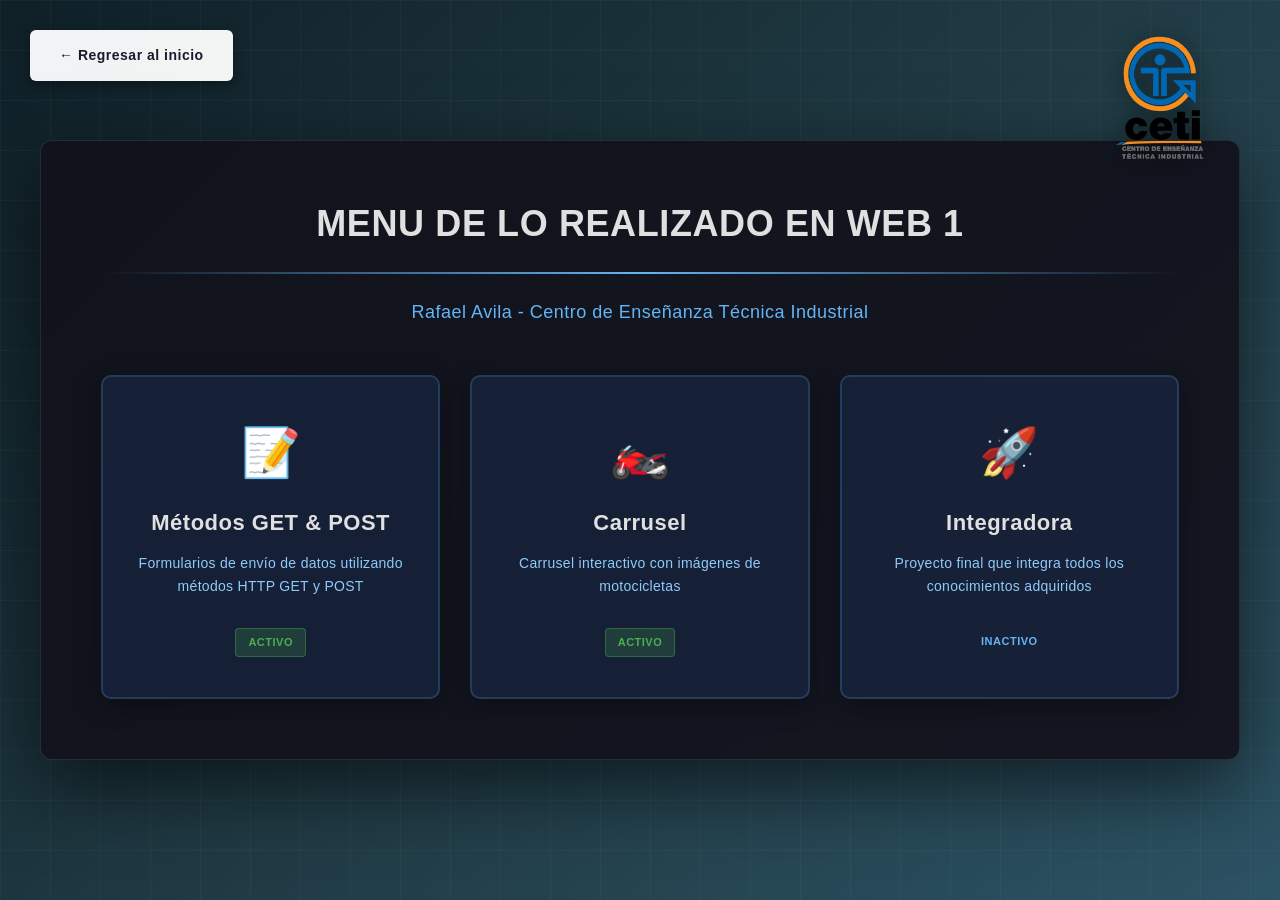
==== public/WEB1/web1.html @ e9baa8e4 "Initial commit" ====
<!DOCTYPE html>
<html lang="es">
<head>
    <meta charset="UTF-8">
    <meta name="viewport" content="width=device-width, initial-scale=1.0">
    <title>Menú Principal - CETI</title>
    <link rel="stylesheet" href="../assets/css/web1.css">
    <link rel="stylesheet" href="../assets/css/styles.css">
    <link rel="stylesheet" href="../assets/css/_variables.css">
</head>
<body>
    <a href="../../index.html" class="back-button">← Regresar al inicio</a>

    <div class="logo-container">
        <img src="../assets/img/logo-ceti.png" alt="Logo CETI" class="logo-img">
    </div>

    <div class="container">
        <h1>MENU DE LO REALIZADO EN WEB 1</h1>
        <div class="divider"></div>
        <p class="subtitle">Rafael Avila - Centro de Enseñanza Técnica Industrial</p>

        <div class="menu-grid">
            <a href="PRACTICAS/METG_METP/metg_p.html" class="menu-card">
                <span class="menu-icon">📝</span>
                <h2 class="menu-title">Métodos GET & POST</h2>
                <p class="menu-description">Formularios de envío de datos utilizando métodos HTTP GET y POST</p>
                <span class="status-badge badge-active">ACTIVO</span>
            </a>

            <a href="PRACTICAS/CARRUSEL/carrusel.html" class="menu-card">
                <span class="menu-icon">🏍️</span>
                <h2 class="menu-title">Carrusel</h2>
                <p class="menu-description">Carrusel interactivo con imágenes de motocicletas</p>
                <span class="status-badge badge-active">ACTIVO</span>
            </a>

            <a href="INTEGRADORA/integradora1.html" class="menu-card">
                <span class="menu-icon">🚀</span>
                <h2 class="menu-title">Integradora</h2>
                <p class="menu-description">Proyecto final que integra todos los conocimientos adquiridos</p>
                <span class="status-badge badge-inactive">INACTIVO</span>
            </a>
        </div>
    </div>
</body>
</html>
---- public/assets/css/web1.css ----
/* ============================================
   CSS para web1.html - Menú Principal WEB1
   ============================================ */

@import url('styles.css');

/* Reset */
* {
    margin: 0;
    padding: 0;
    box-sizing: border-box;
}

/* Body */
body {
    font-family: 'Arial', 'Helvetica', sans-serif;
    background: linear-gradient(135deg, #0f2027 0%, #203a43 50%, #2c5364 100%);
    min-height: 100vh;
    padding: 20px;
    position: relative;
    display: flex;
    align-items: center;
    justify-content: center;
}

body::before {
    content: '';
    position: absolute;
    top: 0;
    left: 0;
    right: 0;
    bottom: 0;
    background-image: 
        linear-gradient(90deg, rgba(255,255,255,.03) 1px, transparent 1px),
        linear-gradient(rgba(255,255,255,.03) 1px, transparent 1px);
    background-size: 50px 50px;
    pointer-events: none;
}

/* Contenedor */
.container {
    max-width: 1000px;
    width: 100%;
    background: rgba(26, 26, 46, 0.95);
    border-radius: 12px;
    padding: 60px;
    box-shadow: 0 25px 80px rgba(0,0,0,0.6);
    border: 1px solid rgba(255, 255, 255, 0.1);
    position: relative;
    z-index: 1;
}

/* Títulos */
h1 {
    color: #e0e0e0;
    text-align: center;
    margin-bottom: 15px;
    font-size: 30px;
    font-weight: 600;
    letter-spacing: 1px;
}

.subtitle {
    text-align: center;
    color: #64b5f6;
    margin-bottom: 50px;
    font-size: 18px;
    letter-spacing: 0.5px;
}

.divider {
    height: 2px;
    background: linear-gradient(90deg, transparent, #64b5f6, transparent);
    margin: 30px 0;
}

/* Grid de Menú */
.menu-grid {
    display: grid;
    grid-template-columns: repeat(auto-fit, minmax(280px, 1fr));
    gap: 30px;
    margin-top: 40px;
}

.menu-card {
    background: rgba(30, 60, 114, 0.3);
    border-radius: 10px;
    padding: 40px 30px;
    box-shadow: 0 8px 25px rgba(0,0,0,0.3);
    border: 2px solid rgba(100, 181, 246, 0.2);
    transition: all 0.3s ease;
    text-align: center;
    cursor: pointer;
    text-decoration: none;
    display: block;
    position: relative;
    overflow: hidden;
}

.menu-card::before {
    content: '';
    position: absolute;
    top: 0;
    left: -100%;
    width: 100%;
    height: 100%;
    background: linear-gradient(90deg, transparent, rgba(100, 181, 246, 0.1), transparent);
    transition: left 0.5s ease;
}

.menu-card:hover::before {
    left: 100%;
}

.menu-card:hover {
    transform: translateY(-10px);
    border-color: #64b5f6;
    box-shadow: 0 15px 40px rgba(100, 181, 246, 0.4);
    background: rgba(30, 60, 114, 0.5);
}

.menu-icon {
    font-size: 48px;
    margin-bottom: 20px;
    display: block;
}

.menu-title {
    color: #e0e0e0;
    font-size: 22px;
    font-weight: 600;
    margin-bottom: 15px;
    letter-spacing: 0.5px;
}

.menu-description {
    color: #90caf9;
    font-size: 14px;
    line-height: 1.6;
    letter-spacing: 0.3px;
}

/* Badges */
.status-badge {
    display: inline-block;
    padding: 5px 12px;
    border-radius: 4px;
    font-size: 11px;
    font-weight: 700;
    letter-spacing: 0.5px;
    margin-top: 15px;
}

.badge-active {
    background: rgba(76, 175, 80, 0.2);
    color: #4caf50;
    border: 1px solid rgba(76, 175, 80, 0.4);
}

.badge-soon {
    background: rgba(255, 152, 0, 0.2);
    color: #ff9800;
    border: 1px solid rgba(255, 152, 0, 0.4);
}

/* === RESPONSIVE === */

@media (max-width: 768px) {
    .container {
        padding: 40px 25px;
        margin-top: 80px;
    }

    h1 {
        font-size: 24px;
    }

    .subtitle {
        font-size: 16px;
    }

    .menu-grid {
        grid-template-columns: 1fr;
        gap: 20px;
    }
}

@media (max-width: 480px) {
    .container {
        padding: 30px 20px;
    }

    h1 {
        font-size: 20px;
    }

    .menu-card {
        padding: 25px 20px;
    }

    .menu-icon {
        font-size: 40px;
    }

    .menu-title {
        font-size: 18px;
    }

    .menu-description {
        font-size: 13px;
    }
}
---- public/assets/css/styles.css ----
/* ============================================
   styles.css - Estilos Globales y Utilities
   ============================================ */

/* Importar variables (debe ser la primera línea) */
@import url('_variables.css');

/* === RESET GLOBAL === */
* {
    margin: 0;
    padding: 0;
    box-sizing: border-box;
}

*::before,
*::after {
    box-sizing: inherit;
}

/* === ESTILOS BASE === */
html {
    font-size: 16px;
    -webkit-font-smoothing: antialiased;
    -moz-osx-font-smoothing: grayscale;
}

body {
    font-family: var(--font-family);
    font-size: var(--font-size-base);
    line-height: var(--line-height-normal);
    color: var(--text-primary);
    background: linear-gradient(
        135deg,
        var(--bg-gradient-start) 0%,
        var(--bg-gradient-mid) 50%,
        var(--bg-gradient-end) 100%
    );
    min-height: 100vh;
    position: relative;
}

/* Grid animado de fondo */
body::before {
    content: '';
    position: absolute;
    inset: 0;
    background-image:
        linear-gradient(90deg, rgba(255, 255, 255, 0.03) 1px, transparent 1px),
        linear-gradient(rgba(255, 255, 255, 0.03) 1px, transparent 1px);
    background-size: 50px 50px;
    pointer-events: none;
    z-index: 0;
}

/* === TIPOGRAFÍA === */
h1, h2, h3, h4, h5, h6 {
    font-weight: var(--font-weight-bold);
    line-height: var(--line-height-tight);
    color: var(--text-heading);
}

h1 {
    font-size: var(--font-size-huge);
    letter-spacing: var(--letter-spacing-wide);
}

h2 {
    font-size: var(--font-size-xxl);
    letter-spacing: var(--letter-spacing-normal);
}

h3 {
    font-size: var(--font-size-xl);
    letter-spacing: var(--letter-spacing-normal);
}

p {
    line-height: var(--line-height-relaxed);
    margin-bottom: var(--spacing-md);
}

a {
    color: var(--accent-blue);
    text-decoration: none;
    transition: color var(--transition-fast);
}

a:hover {
    color: var(--accent-blue-light);
}

/* === COMPONENTES GLOBALES === */

/* Logo */
.logo-container {
    position: fixed;
    top: var(--logo-position-top);
    right: var(--logo-position-right);
    z-index: var(--z-index);
}

.logo-img {
    width: var(--logo-width-desktop);
    height: auto;
    display: block;
    filter: drop-shadow(0 4px 12px rgba(0, 0, 0, 0.5));
    transition: transform var(--transition-medium);
}

.logo-img:hover {
    transform: scale(1.05);
}

/* Botón de Regreso */
.back-button {
    position: fixed;
    top: var(--logo-position-top);
    left: var(--logo-position-top);
    background: rgba(255, 255, 255, 0.95);
    padding: var(--back-button-padding);
    border-radius: var(--radius-small);
    text-decoration: none;
    color: #1a1a2e;
    font-weight: var(--font-weight-semibold);
    box-shadow: var(--shadow-small);
    transition: all var(--transition-medium);
    z-index: var(--z-fixed);
    border: 1px solid var(--border-light);
    font-size: var(--font-size-base);
    letter-spacing: var(--letter-spacing-normal);
    display: inline-flex;
    align-items: center;
    gap: var(--spacing-xs);
}

.back-button:hover {
    transform: translateX(-5px);
    box-shadow: var(--shadow-accent);
    background: var(--accent-blue);
    color: white;
}

/* Contenedor Principal */
.container {
    max-width: var(--container-max-width);
    width: 100%;
    background: var(--panel-primary);
    border-radius: var(--radius-large);
    padding: var(--container-padding);
    box-shadow: var(--shadow-large);
    border: 1px solid var(--border-light);
    position: relative;
    z-index: var(--z-base);
}

/* Divisor */
.divider {
    height: 2px;
    background: linear-gradient(
        90deg,
        transparent,
        var(--accent-blue),
        transparent
    );
    margin: var(--spacing-lg) 0;
}

/* Subtitle */
.subtitle {
    text-align: center;
    color: var(--accent-blue);
    font-size: var(--font-size-lg);
    letter-spacing: var(--letter-spacing-normal);
    margin-bottom: var(--spacing-xxl);
}

/* === CARDS === */
.card {
    background: rgba(30, 60, 114, 0.3);
    border-radius: var(--radius-medium);
    padding: var(--card-padding);
    box-shadow: var(--shadow-medium);
    border: 2px solid var(--border-light);
    transition: all var(--transition-medium);
    position: relative;
    overflow: hidden;
}

.card::before {
    content: '';
    position: absolute;
    top: 0;
    left: -100%;
    width: 100%;
    height: 100%;
    background: linear-gradient(
        90deg,
        transparent,
        rgba(100, 181, 246, 0.1),
        transparent
    );
    transition: left var(--transition-slow);
}

.card:hover::before {
    left: 100%;
}

.card:hover {
    transform: translateY(-5px);
    border-color: var(--accent-blue);
    box-shadow: 0 15px 40px rgba(100, 181, 246, 0.4);
}

/* === BADGES === */
.badge {
    display: inline-block;
    padding: 6px 16px;
    border-radius: var(--radius-small);
    font-size: var(--font-size-xs);
    font-weight: var(--font-weight-bold);
    letter-spacing: var(--letter-spacing-wider);
    text-transform: uppercase;
}

.badge-active {
    background: var(--status-active-bg);
    color: var(--status-active-text);
    border: 1px solid var(--status-active-border);
}

.badge-warning {
    background: var(--status-warning-bg);
    color: var(--status-warning-text);
    border: 1px solid var(--status-warning-border);
}

.badge-info {
    background: var(--status-info-bg);
    color: var(--status-info-text);
    border: 1px solid var(--status-info-border);
}

/* === BOTONES === */
.btn {
    display: inline-flex;
    align-items: center;
    justify-content: center;
    gap: var(--spacing-xs);
    padding: 12px 24px;
    border-radius: var(--radius-small);
    font-size: var(--font-size-base);
    font-weight: var(--font-weight-semibold);
    letter-spacing: var(--letter-spacing-normal);
    cursor: pointer;
    transition: all var(--transition-base);
    border: 2px solid var(--border-light);
    background: rgba(0, 0, 0, 0.22);
    color: var(--text-primary);
}

.btn:hover {
    border-color: var(--border-accent);
    transform: translateY(-2px);
    box-shadow: var(--shadow-small);
}

.btn-primary {
    background: linear-gradient(135deg, #1e3c72 0%, var(--accent-blue-dark) 100%);
    border-color: var(--border-accent);
}

.btn-primary:hover {
    box-shadow: var(--shadow-accent);
    background: linear-gradient(135deg, var(--accent-blue-dark) 0%, #1e3c72 100%);
}

/* === FORMULARIOS === */
.form-input {
    width: 100%;
    padding: var(--form-input-padding);
    border: 2px solid var(--border-medium);
    border-radius: var(--radius-small);
    font-size: var(--font-size-base);
    transition: all var(--transition-medium);
    background: rgba(26, 26, 46, 0.6);
    color: var(--text-primary);
    letter-spacing: var(--letter-spacing-tight);
    font-family: var(--font-family);
}

.form-input::placeholder {
    color: var(--text-muted);
}

.form-input:focus {
    outline: none;
    border-color: var(--accent-blue);
    box-shadow: 0 0 0 3px rgba(100, 181, 246, 0.2);
    background: rgba(26, 26, 46, 0.8);
}

/* === GRID UTILITIES === */
.grid {
    display: grid;
    gap: var(--grid-gap);
}

.grid-2 {
    grid-template-columns: repeat(2, 1fr);
}

.grid-3 {
    grid-template-columns: repeat(3, 1fr);
}

.grid-auto {
    grid-template-columns: var(--grid-columns);
}

/* === FLEX UTILITIES === */
.flex {
    display: flex;
}

.flex-center {
    display: flex;
    align-items: center;
    justify-content: center;
}

.flex-between {
    display: flex;
    align-items: center;
    justify-content: space-between;
}

.flex-col {
    display: flex;
    flex-direction: column;
}

/* === SPACING UTILITIES === */
.mt-xs { margin-top: var(--spacing-xs); }
.mt-sm { margin-top: var(--spacing-sm); }
.mt-md { margin-top: var(--spacing-md); }
.mt-lg { margin-top: var(--spacing-lg); }
.mt-xl { margin-top: var(--spacing-xl); }

.mb-xs { margin-bottom: var(--spacing-xs); }
.mb-sm { margin-bottom: var(--spacing-sm); }
.mb-md { margin-bottom: var(--spacing-md); }
.mb-lg { margin-bottom: var(--spacing-lg); }
.mb-xl { margin-bottom: var(--spacing-xl); }

.p-xs { padding: var(--spacing-xs); }
.p-sm { padding: var(--spacing-sm); }
.p-md { padding: var(--spacing-md); }
.p-lg { padding: var(--spacing-lg); }
.p-xl { padding: var(--spacing-xl); }

/* === TEXT UTILITIES === */
.text-center { text-align: center; }
.text-left { text-align: left; }
.text-right { text-align: right; }

.text-muted { color: var(--text-muted); }
.text-primary { color: var(--accent-blue); }
.text-white { color: #ffffff; }

.font-bold { font-weight: var(--font-weight-bold); }
.font-semibold { font-weight: var(--font-weight-semibold); }
.font-normal { font-weight: var(--font-weight-normal); }

/* === ANIMACIONES === */
@keyframes fadeIn {
    from {
        opacity: 0;
        transform: translateY(20px);
    }
    to {
        opacity: 1;
        transform: translateY(0);
    }
}

@keyframes slideIn {
    from {
        transform: translateX(-100%);
    }
    to {
        transform: translateX(0);
    }
}

@keyframes pulse {
    0%, 100% {
        transform: scale(1);
    }
    50% {
        transform: scale(1.05);
    }
}

@keyframes float {
    0%, 100% {
        transform: translateY(0);
    }
    50% {
        transform: translateY(-20px);
    }
}

.animate-fade-in {
    animation: fadeIn 0.6s ease-out;
}

.animate-slide-in {
    animation: slideIn 0.5s ease-out;
}

.animate-pulse {
    animation: pulse 2s ease-in-out infinite;
}

.animate-float {
    animation: float 3s ease-in-out infinite;
}

/* === RESPONSIVE === */
@media (max-width: 768px) {
    :root {
        --font-size-huge: 28px;
        --font-size-xxl: 24px;
        --font-size-xl: 20px;
    }
    
    .container {
        padding: var(--container-padding-mobile);
    }
    
    .logo-img {
        width: var(--logo-width-mobile);
    }
    
    .logo-container,
    .back-button {
        top: 15px;
    }
    
    .logo-container {
        top: 15px;
        right: 15px;
    }
    
    .back-button {
        left: 15px;
        padding: var(--back-button-padding-mobile);
        font-size: var(--font-size-sm);
    }
    
    .grid-2,
    .grid-3 {
        grid-template-columns: 1fr;
    }
    
    .card {
        padding: var(--card-padding-mobile);
    }
}

@media (max-width: 480px) {
    .container {
        padding: 30px 20px;
    }
}

/* === UTILITIES === */
.hidden {
    display: none !important;
}

.visible {
    display: block !important;
}

.sr-only {
    position: absolute;
    width: 1px;
    height: 1px;
    padding: 0;
    margin: -1px;
    overflow: hidden;
    clip: rect(0, 0, 0, 0);
    white-space: nowrap;
    border-width: 0;
}
---- public/assets/css/_variables.css ----
/* ============================================
   _variables.css - Variables CSS Globales
   ============================================ */

:root {
    /* === COLORES DE FONDO === */
    --bg-gradient-start: #0f2027;
    --bg-gradient-mid: #203a43;
    --bg-gradient-end: #2c5364;
    
    /* === COLORES DE PANELES === */
    --panel-primary: rgba(18, 18, 28, 0.92);
    --panel-secondary: rgba(30, 30, 48, 0.75);
    --panel-hover: rgba(30, 60, 114, 0.5);
    --panel-transparent: rgba(255, 255, 255, 0.04);
    
    /* === COLORES DE TEXTO === */
    --text-primary: #e8eef6;
    --text-secondary: rgba(232, 238, 246, 0.75);
    --text-muted: #b0bec5;
    --text-heading: #e0e0e0;
    
    /* === COLORES DE ACENTO === */
    --accent-blue: #64b5f6;
    --accent-blue-dark: #2a5298;
    --accent-blue-light: #90caf9;
    --accent-orange: #ff9800;
    --accent-green: #4caf50;
    
    /* === COLORES DE ESTADO === */
    --status-active-bg: rgba(76, 175, 80, 0.2);
    --status-active-border: rgba(76, 175, 80, 0.4);
    --status-active-text: #4caf50;
    
    --status-warning-bg: rgba(255, 152, 0, 0.2);
    --status-warning-border: rgba(255, 152, 0, 0.4);
    --status-warning-text: #ff9800;
    
    --status-info-bg: rgba(100, 181, 246, 0.2);
    --status-info-border: rgba(100, 181, 246, 0.4);
    --status-info-text: #64b5f6;
    
    /* === BORDES Y LÍNEAS === */
    --border-light: rgba(255, 255, 255, 0.10);
    --border-medium: rgba(255, 255, 255, 0.15);
    --border-accent: rgba(100, 181, 246, 0.55);
    
    /* === SOMBRAS === */
    --shadow-small: 0 4px 15px rgba(0, 0, 0, 0.4);
    --shadow-medium: 0 8px 25px rgba(0, 0, 0, 0.3);
    --shadow-large: 0 25px 80px rgba(0, 0, 0, 0.6);
    --shadow-accent: 0 12px 40px rgba(100, 181, 246, 0.5);
    
    /* === BORDES REDONDEADOS === */
    --radius-small: 6px;
    --radius-medium: 10px;
    --radius-large: 12px;
    --radius-xlarge: 14px;
    --radius-round: 50%;
    --radius-pill: 999px;
    
    /* === ESPACIADO === */
    --spacing-xs: 8px;
    --spacing-sm: 12px;
    --spacing-md: 16px;
    --spacing-lg: 24px;
    --spacing-xl: 32px;
    --spacing-xxl: 48px;
    
    /* === TIPOGRAFÍA === */
    --font-family: 'Arial', 'Helvetica', sans-serif;
    --font-size-xs: 11px;
    --font-size-sm: 13px;
    --font-size-base: 14px;
    --font-size-md: 16px;
    --font-size-lg: 18px;
    --font-size-xl: 22px;
    --font-size-xxl: 30px;
    --font-size-huge: 36px;
    
    --font-weight-normal: 400;
    --font-weight-medium: 500;
    --font-weight-semibold: 600;
    --font-weight-bold: 700;
    
    --line-height-tight: 1.3;
    --line-height-normal: 1.5;
    --line-height-relaxed: 1.6;
    --line-height-loose: 1.8;
    
    --letter-spacing-tight: 0.3px;
    --letter-spacing-normal: 0.5px;
    --letter-spacing-wide: 0.6px;
    --letter-spacing-wider: 1px;
    --letter-spacing-widest: 1.5px;
    
    /* === TRANSICIONES === */
    --transition-fast: 0.2s ease;
    --transition-base: 0.25s ease;
    --transition-medium: 0.3s ease;
    --transition-slow: 0.5s ease;
    
    /* === Z-INDEX === */
    --z-base: 1;
    --z-dropdown: 10;
    --z-sticky: 100;
    --z-index: 1000;
    --z-modal: 10000;
    
    /* === BREAKPOINTS (para uso en @media) === */
    /* Nota: Estas son para referencia, usar valores directos en media queries */
    /* --breakpoint-mobile: 480px; */
    /* --breakpoint-tablet: 768px; */
    /* --breakpoint-desktop: 860px; */
    /* --breakpoint-wide: 1200px; */
}

/* === TEMA OSCURO (Ya aplicado por defecto) === */
/* Si quisieras agregar un tema claro, podrías usar: */
/*
[data-theme="light"] {
    --bg-gradient-start: #f5f5f5;
    --bg-gradient-mid: #e0e0e0;
    --bg-gradient-end: #d0d0d0;
    --text-primary: #1a1a1a;
    ...etc
}
*/

/* === VARIABLES ESPECÍFICAS DE COMPONENTES === */
:root {
    /* Logo */
    --logo-width-mobile: 60px;
    --logo-width-desktop: 180px; 
    --logo-position-top: 30px;    
    --logo-position-right: 30px;  
    
    /* Botón de Regreso */
    --back-button-padding: 14px 28px;
    --back-button-padding-mobile: 12px 24px;
    
    /* Contenedores */
    --container-max-width: 1200px;
    --container-padding: 60px;
    --container-padding-mobile: 40px 25px;
    
    /* Cards */
    --card-padding: 40px 30px;
    --card-padding-mobile: 25px 20px;
    --card-gap: 30px;
    --card-gap-mobile: 20px;
    
    /* Formularios */
    --form-input-padding: 12px 15px;
    --form-input-border: 2px solid var(--border-accent);
    --form-table-cell-padding: 18px;
    
    /* Grid */
    --grid-gap: 30px;
    --grid-gap-mobile: 20px;
    --grid-columns: repeat(auto-fit, minmax(280px, 1fr));
}
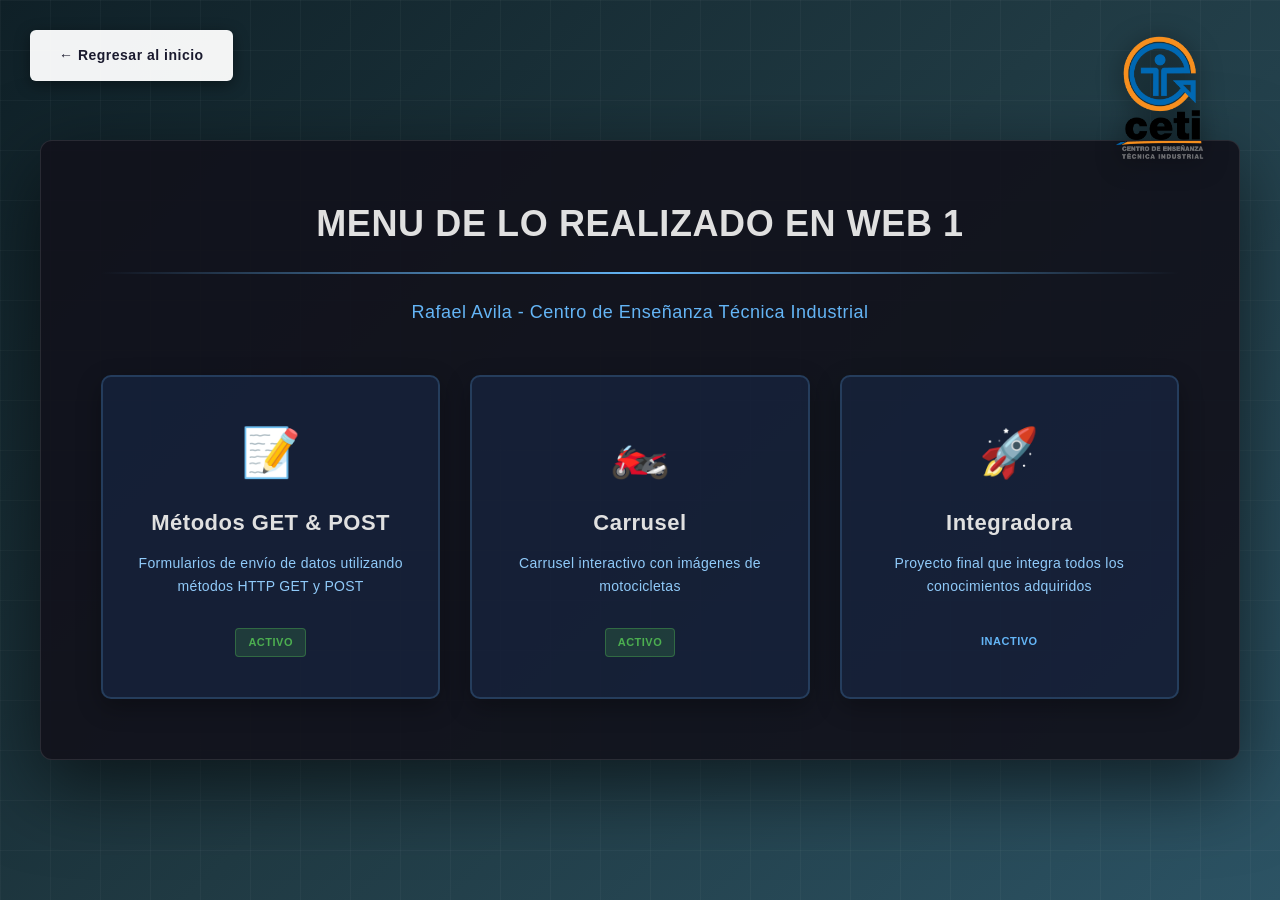
==== commit 34169586: "Creacion de practica XML" ====
--- a/public/WEB1/web1.html
+++ b/public/WEB1/web1.html
@@ -43,5 +43,6 @@
             </a>
         </div>
     </div>
+<script src="https://cdn.jsdelivr.net/npm/bootstrap@5.3.3/dist/js/bootstrap.bundle.min.js"></script>
 </body>
 </html>
--- a/public/assets/css/_variables.css
+++ b/public/assets/css/_variables.css
@@ -105,27 +105,15 @@
     --z-dropdown: 10;
     --z-sticky: 100;
     --z-index: 1000;
+    --z-fixed: 1001;   /* Usada por .back-button en styles.css */
     --z-modal: 10000;
     
     /* === BREAKPOINTS (para uso en @media) === */
-    /* Nota: Estas son para referencia, usar valores directos en media queries */
     /* --breakpoint-mobile: 480px; */
     /* --breakpoint-tablet: 768px; */
     /* --breakpoint-desktop: 860px; */
     /* --breakpoint-wide: 1200px; */
 }
-
-/* === TEMA OSCURO (Ya aplicado por defecto) === */
-/* Si quisieras agregar un tema claro, podrías usar: */
-/*
-[data-theme="light"] {
-    --bg-gradient-start: #f5f5f5;
-    --bg-gradient-mid: #e0e0e0;
-    --bg-gradient-end: #d0d0d0;
-    --text-primary: #1a1a1a;
-    ...etc
-}
-*/
 
 /* === VARIABLES ESPECÍFICAS DE COMPONENTES === */
 :root {
